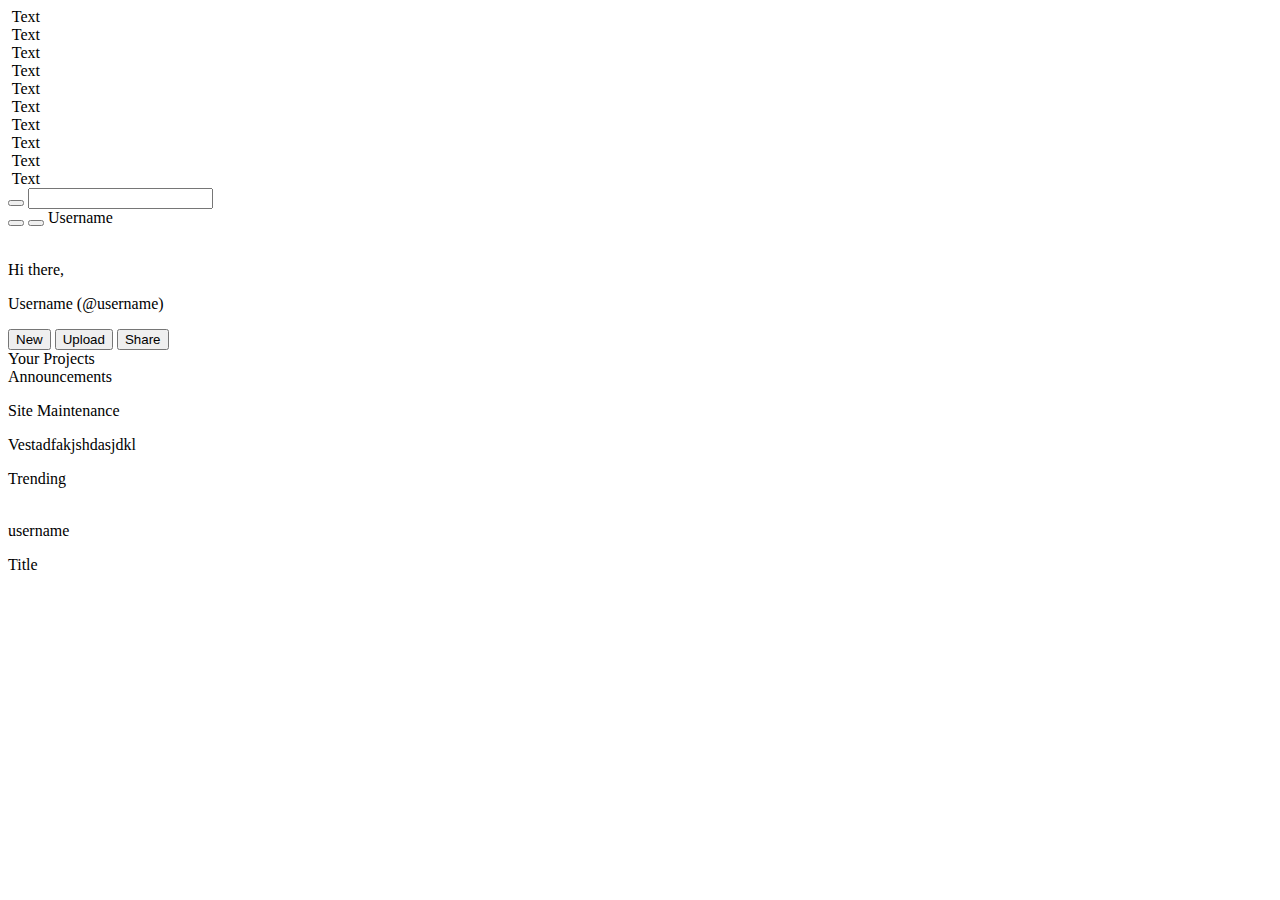
==== index.html @ 5b38f085 "Set up basic HTML structure for project. TODO: Complete CSS section and fill in missing HTML element" ====
<!DOCTYPE html>
<html lang="en">
<head>
    <meta charset="UTF-8">
    <meta http-equiv="X-UA-Compatible" content="IE=edge">
    <meta name="viewport" content="width=device-width, initial-scale=1.0">
    <title>Document</title>
    <link rel="stylesheet" href="style.css">
</head>
<body>
    <div class="grid-container">
        <div class="side-bar">
            <div class="logo option">
                <img>
                <span>Text</span>
            </div>
            <div class="link option">
                <img>
                <span>Text</span>
            </div>
            <div class="link option">
                <img>
                <span>Text</span>
            </div>
            <div class="link option">
                <img>
                <span>Text</span>
            </div>
            <div class="link option">
                <img>
                <span>Text</span>
            </div>
            <div class="link option">
                <img>
                <span>Text</span>
            </div>
            <div class="link option">
                <img>
                <span>Text</span>
            </div>
            <div class="link option">
                <img>
                <span>Text</span>
            </div>
            <div class="link option">
                <img>
                <span>Text</span>
            </div>
            <div class="link option">
                <img>
                <span>Text</span>
            </div>
        </div>

        <div class="top-bar">
            <div class="search">
                <form>
                    <button type="submit"></button>
                    <input type="text">
                </form>
            </div>
            
            <div class = "notification">
                <button></button>
                <button></button>
                Username
            </div>
            
            <div class = "greeting">
                <img>
                <p>Hi there,</p>
                <p>Username (@username)</p>
            </div>

            <div class= "menu">
                <button>New</button>
                <button>Upload</button>
                <button>Share</button>
            </div>
        </div>

        <div class="card-container">
            <div class="project-section">
                <div class="label">
                    Your Projects
                </div>
                <div class="project-container">
                    <div class="project-card">

                    </div>
                </div>
            </div>

            <div class="announcement-container">
                <div class="label">
                    Announcements
                </div>
                <div class="announement-card">
                    <div class="announcement">
                        <p>Site Maintenance</p>
                        <p>Vestadfakjshdasjdkl</p>
                    </div>
                </div>
            </div>

            <div class="trend-container">
                <div class="label">
                    Trending
                </div>
                <div class="trend-card">
                    <div class="trender">
                        <img>
                        <p>username</p>
                        <p>Title</p>
                    </div>
                </div>
            </div>
        </div>
    </div>
</body>
</html>
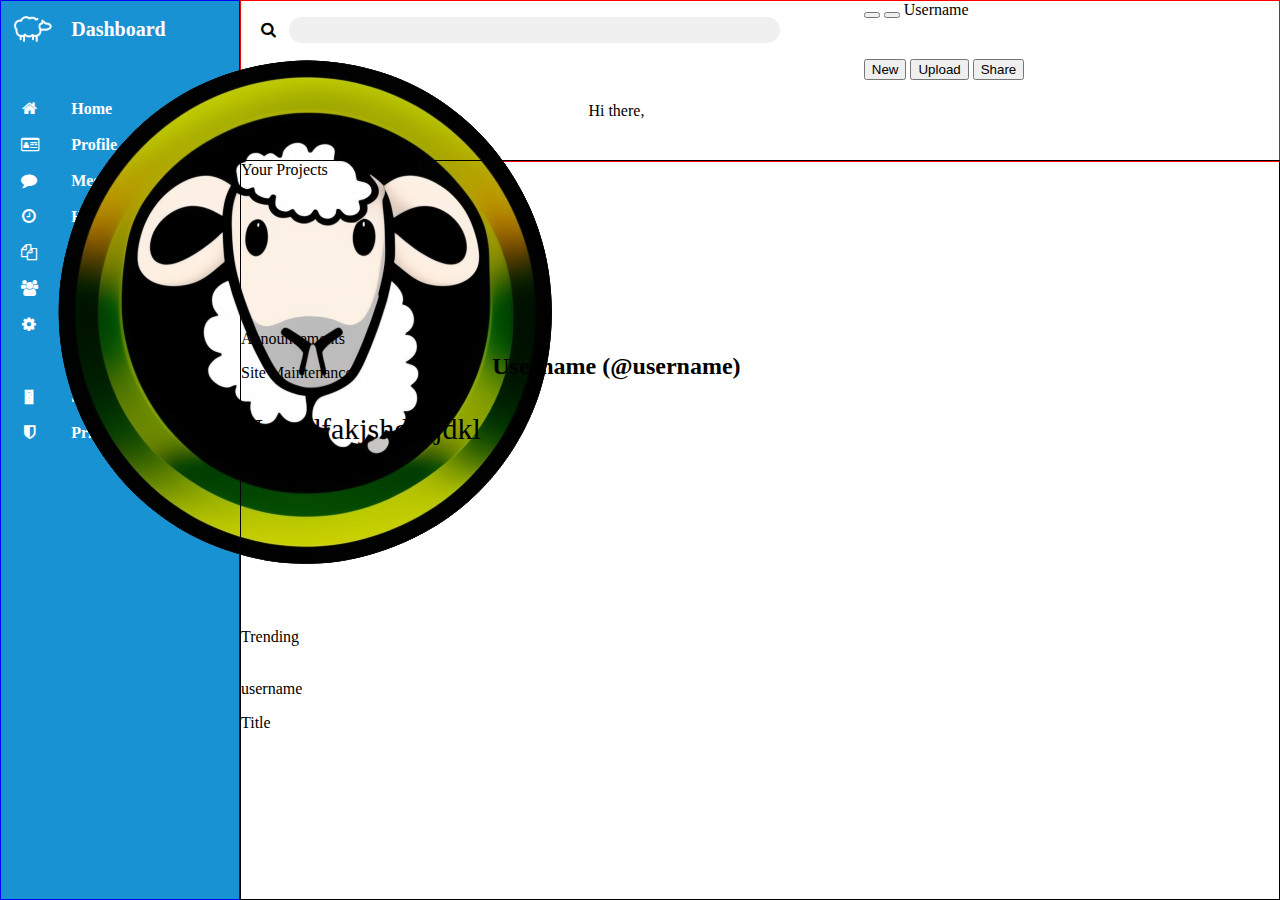
==== commit 03e073b9: "Complete side-bar section and search bar section. Start working on profile message" ====
--- a/index.html
+++ b/index.html
@@ -6,59 +6,60 @@
     <meta name="viewport" content="width=device-width, initial-scale=1.0">
     <title>Document</title>
     <link rel="stylesheet" href="style.css">
+    <link rel="stylesheet" href="./fonts/fontello-b669923d/css/fontello.css">
 </head>
 <body>
     <div class="grid-container">
-        <div class="side-bar">
+        <nav class="side-bar">
             <div class="logo option">
-                <img>
-                <span>Text</span>
+                <img class="main" src="./images/logo-white.png">
+                <span>Dashboard</span>
+            </div>
+            <span class="spacer"></span>
+            <div class="link option">
+                <span class="icon-home"></span>
+                <span>Home</span>
             </div>
             <div class="link option">
-                <img>
-                <span>Text</span>
+                <span class="icon-id-card-o"></span>
+                <span>Profile</span>
             </div>
             <div class="link option">
-                <img>
-                <span>Text</span>
+                <span class="icon-comment"></span>
+                <span>Messages</span>
             </div>
             <div class="link option">
-                <img>
-                <span>Text</span>
+                <span class="icon-clock"></span>
+                <span>History</span>
             </div>
             <div class="link option">
-                <img>
-                <span>Text</span>
+                <span class="icon-docs"></span>
+                <span>Tasks</span>
             </div>
             <div class="link option">
-                <img>
-                <span>Text</span>
+                <span class="icon-users"></span>
+                <span>Community</span>
             </div>
             <div class="link option">
-                <img>
-                <span>Text</span>
+                <span class="icon-cog"></span>
+                <span>Settings</span>
+            </div>
+            <span class="spacer"></span>
+            <div class="link option">
+                <span class="question">🯄</span>
+                <span>Support</span>
             </div>
             <div class="link option">
-                <img>
-                <span>Text</span>
+                <span class="icon-shield"></span>
+                <span>Privacy</span>
             </div>
-            <div class="link option">
-                <img>
-                <span>Text</span>
-            </div>
-            <div class="link option">
-                <img>
-                <span>Text</span>
-            </div>
-        </div>
+        </nav>
 
         <div class="top-bar">
-            <div class="search">
-                <form>
-                    <button type="submit"></button>
-                    <input type="text">
-                </form>
-            </div>
+            <form class="search-container">
+                <button type="submit"><span class="icon-search"></span></button>
+                <input type="text">
+            </form>
             
             <div class = "notification">
                 <button></button>
@@ -66,10 +67,10 @@
                 Username
             </div>
             
-            <div class = "greeting">
-                <img>
-                <p>Hi there,</p>
-                <p>Username (@username)</p>
+            <div class = "profile-container">
+                <img class="profile-picture" src ="/images/profile-images/logo-sheep.png">
+                <span class="greeting">Hi there,</span>
+                <span class="username">Username (@username)</span>
             </div>
 
             <div class= "menu">
@@ -79,14 +80,14 @@
             </div>
         </div>
 
-        <div class="card-container">
+        <div class="content-container">
             <div class="project-section">
                 <div class="label">
                     Your Projects
                 </div>
                 <div class="project-container">
                     <div class="project-card">
-
+                    
                     </div>
                 </div>
             </div>
@@ -95,10 +96,10 @@
                 <div class="label">
                     Announcements
                 </div>
-                <div class="announement-card">
+                <div class="announcement-card">
                     <div class="announcement">
                         <p>Site Maintenance</p>
-                        <p>Vestadfakjshdasjdkl</p>
+                        <p style="font-size:30px;">Vestadfakjshdasjdkl</p>
                     </div>
                 </div>
             </div>
--- a/style.css
+++ b/style.css
@@ -0,0 +1,157 @@
+body{
+    margin:0;
+    padding:0;
+}
+
+.grid-container{
+    height: 100vh;
+    width: 100vw;
+    display:grid;
+    grid-template: 
+            "side-bar top-bar" clamp(2.5rem,20%, 10rem)
+            "side-bar content-container" minmax(10rem, 100%)
+            / clamp(15rem, 10%,30rem) minmax(20rem, 100%);
+}
+
+/*
+-------------------------------
+Options related to the side bar
+-------------------------------
+*/
+
+.side-bar{
+    grid-area: side-bar;
+    display:grid;
+    grid-template-columns: 1fr;
+    grid-template-rows: 3rem;
+    grid-auto-flow:row;
+    grid-auto-rows: 2rem;
+    overflow:hidden;
+
+    gap: 0.25rem;
+    padding: 0.25rem;
+
+    border: 1px solid blue;
+    background-color: rgb(25,146,212);
+    color: white;
+}
+
+.option{
+    width: 100%;
+    display: grid;
+    grid-template-columns: 3rem 1fr;
+    align-items: center;
+    align-content: center;
+    justify-items: center;
+    font-weight:bold;
+}
+
+img.main{
+    width: 80%;
+    transform: translateX(10%);
+}
+
+/* Styling the links in the sidebar*/
+.option > span+span,
+.option > img+span{
+    padding: 10%;
+    justify-self: start;
+}
+
+.link.option{
+    font-size: 1rem;
+}
+
+.logo.option{
+    font-size: 1.25rem;
+}
+
+
+/*
+-------------------------------
+Options related to the Top bar
+-------------------------------
+*/
+
+.top-bar{
+    grid-area:top-bar;
+    height:100%;
+    display:grid;
+    grid-template:  "search notifications" 1fr
+                    "profile-container menu" 1fr/
+                    6fr 4fr;
+    border: 1px solid red;
+}
+
+.search-container{
+    display: grid;
+    grid-template: 1fr/ 2rem 1fr;
+    align-items: center;
+}
+
+.search-container > *{
+    height: 1.5rem;
+    margin: 1rem;
+}
+
+.search-container > input[type="text"]{
+    border-radius: 50rem;
+    border: none;
+    background-color: rgb(240,240,240);
+    width: 80%;
+    padding-left: 1rem;
+}
+
+/*Remove styling from the search button*/
+.search-container > button {
+    background: none;
+    border: none;
+    font-size: 1rem;
+    padding: 0;
+}
+
+.profile-container{
+    grid-area:profile-container;
+    display: grid;
+    height:100%;
+    grid-template: "profile greeting" 20%
+                        "profile username" 80% / 8rem 1fr;
+    align-items: center;
+    justify-items: center;
+}
+
+
+.profile-container > .profile-picture{
+    grid-area: profile;
+    height: 100%;
+    object-fit:scale-down;
+}
+
+.profile-container > .greeting{
+    grid-area: greeting;
+    height: 1rem;
+    font-size: 1rem;
+}
+
+.profile-container > .username {
+    grid-area: username;
+    font-size: 1.5rem;
+    font-weight: bold;
+}
+
+
+
+
+
+
+
+
+
+
+
+.content-container{
+    display: grid;
+    grid-area:content-container;
+    overflow:scroll;
+    border: 1px solid black;
+}--- a/fonts/fontello-b669923d/css/fontello.css
+++ b/fonts/fontello-b669923d/css/fontello.css
@@ -0,0 +1,70 @@
+@font-face {
+  font-family: 'fontello';
+  src: url('../font/fontello.eot?73590322');
+  src: url('../font/fontello.eot?73590322#iefix') format('embedded-opentype'),
+       url('../font/fontello.woff2?73590322') format('woff2'),
+       url('../font/fontello.woff?73590322') format('woff'),
+       url('../font/fontello.ttf?73590322') format('truetype'),
+       url('../font/fontello.svg?73590322#fontello') format('svg');
+  font-weight: normal;
+  font-style: normal;
+}
+/* Chrome hack: SVG is rendered more smooth in Windozze. 100% magic, uncomment if you need it. */
+/* Note, that will break hinting! In other OS-es font will be not as sharp as it could be */
+/*
+@media screen and (-webkit-min-device-pixel-ratio:0) {
+  @font-face {
+    font-family: 'fontello';
+    src: url('../font/fontello.svg?73590322#fontello') format('svg');
+  }
+}
+*/
+[class^="icon-"]:before, [class*=" icon-"]:before {
+  font-family: "fontello";
+  font-style: normal;
+  font-weight: normal;
+  speak: never;
+
+  display: inline-block;
+  text-decoration: inherit;
+  width: 1em;
+  margin-right: .2em;
+  text-align: center;
+  /* opacity: .8; */
+
+  /* For safety - reset parent styles, that can break glyph codes*/
+  font-variant: normal;
+  text-transform: none;
+
+  /* fix buttons height, for twitter bootstrap */
+  line-height: 1em;
+
+  /* Animation center compensation - margins should be symmetric */
+  /* remove if not needed */
+  margin-left: .2em;
+
+  /* you can be more comfortable with increased icons size */
+  /* font-size: 120%; */
+
+  /* Font smoothing. That was taken from TWBS */
+  -webkit-font-smoothing: antialiased;
+  -moz-osx-font-smoothing: grayscale;
+
+  /* Uncomment for 3D effect */
+  /* text-shadow: 1px 1px 1px rgba(127, 127, 127, 0.3); */
+}
+
+.icon-home:before { content: '\e800'; } /* '' */
+.icon-bell:before { content: '\e801'; } /* '' */
+.icon-heart:before { content: '\e802'; } /* '' */
+.icon-comment:before { content: '\e803'; } /* '' */
+.icon-search:before { content: '\e804'; } /* '' */
+.icon-clock:before { content: '\e805'; } /* '' */
+.icon-cog:before { content: '\e806'; } /* '' */
+.icon-users:before { content: '\e807'; } /* '' */
+.icon-eye:before { content: '\e808'; } /* '' */
+.icon-export:before { content: '\e809'; } /* '' */
+.icon-bookmark-empty:before { content: '\f097'; } /* '' */
+.icon-docs:before { content: '\f0c5'; } /* '' */
+.icon-shield:before { content: '\f132'; } /* '' */
+.icon-id-card-o:before { content: '\f2c3'; } /* '' */
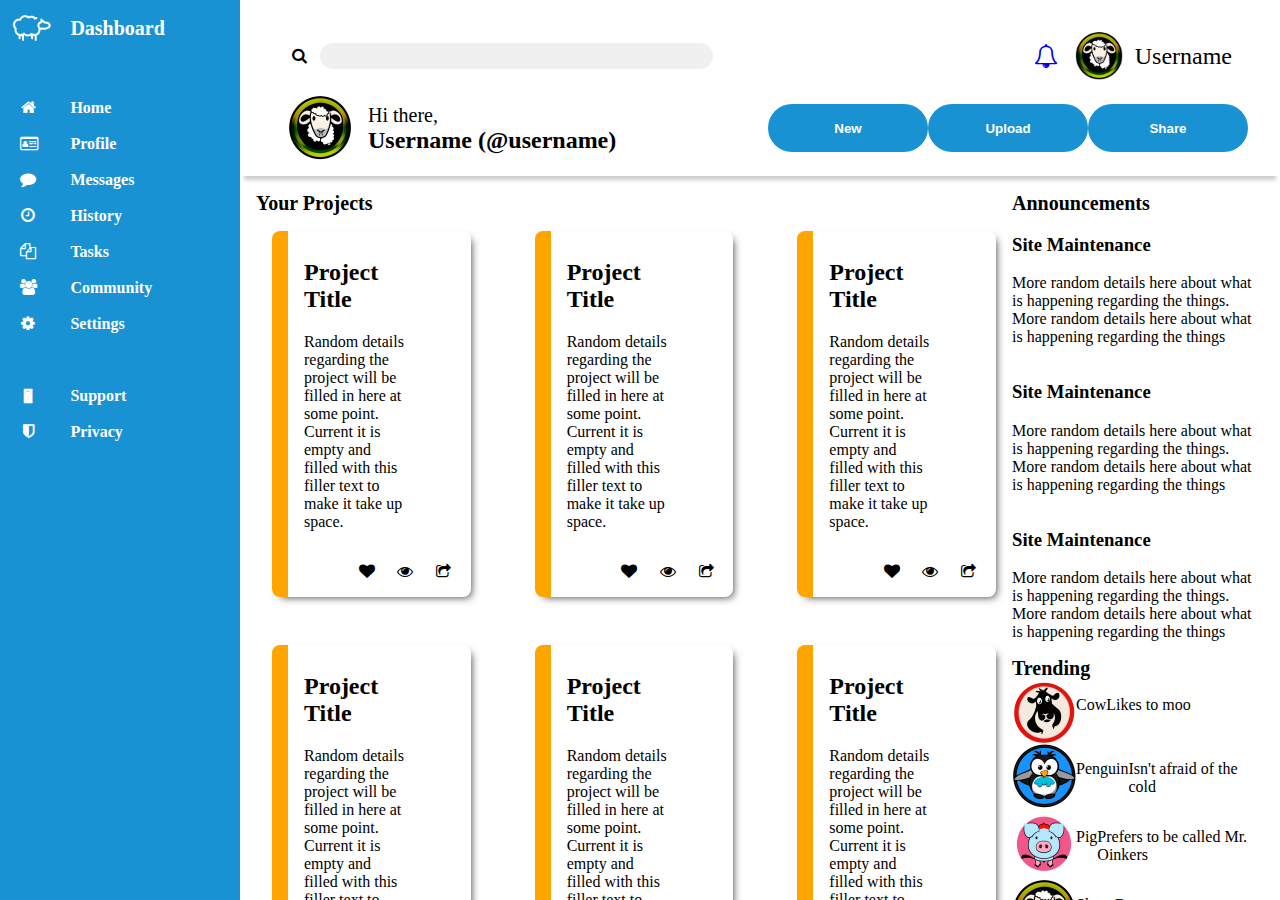
==== commit 95819bbc: "Complete profile message. Complete menu buttons Complete project list 50% complete announcement sect" ====
--- a/index.html
+++ b/index.html
@@ -61,16 +61,18 @@
                 <input type="text">
             </form>
             
-            <div class = "notification">
-                <button></button>
-                <button></button>
+            <div class = "notification-container">
+                <a href="google.ca"><span class="icon-bell"></span></a>
+                <img class="profile-picture" src ="./images/profile-images/logo-sheep.png">
                 Username
             </div>
             
             <div class = "profile-container">
-                <img class="profile-picture" src ="/images/profile-images/logo-sheep.png">
-                <span class="greeting">Hi there,</span>
-                <span class="username">Username (@username)</span>
+                <img class="profile-picture" src ="./images/profile-images/logo-sheep.png">
+                <div class="greeting">
+                    Hi there, 
+                    <div class="username">Username (@username)</div>
+                </div>
             </div>
 
             <div class= "menu">
@@ -81,15 +83,104 @@
         </div>
 
         <div class="content-container">
-            <div class="project-section">
+
+            <div class="project-container">
                 <div class="label">
                     Your Projects
                 </div>
-                <div class="project-container">
-                    <div class="project-card">
-                    
-                    </div>
-                </div>
+                <ul class="project-list">
+                    <div class="project-card">
+                        <div class="text">
+                            <h2>Project Title</h2>
+                            <p>Random details regarding the project will be filled in here at some point.
+                                Current it is empty and filled with this filler text to make it take up space.
+                            </p>
+                        </div>
+                        <div class="options">
+                            <span class="icon-heart"></span>
+                            <span class="icon-eye"></span>
+                            <span class="icon-export"></span>
+                        </div>
+                    </div>
+                    <div class="project-card">
+                        <div class="text">
+                            <h2>Project Title</h2>
+                            <p>Random details regarding the project will be filled in here at some point.
+                                Current it is empty and filled with this filler text to make it take up space.
+                            </p>
+                        </div>
+                        <div class="options">
+                            <span class="icon-heart"></span>
+                            <span class="icon-eye"></span>
+                            <span class="icon-export"></span>
+                        </div>
+                    </div>
+                    <div class="project-card">
+                        <div class="text">
+                            <h2>Project Title</h2>
+                            <p>Random details regarding the project will be filled in here at some point.
+                                Current it is empty and filled with this filler text to make it take up space.
+                            </p>
+                        </div>
+                        <div class="options">
+                            <span class="icon-heart"></span>
+                            <span class="icon-eye"></span>
+                            <span class="icon-export"></span>
+                        </div>
+                    </div>
+                    <div class="project-card">
+                        <div class="text">
+                            <h2>Project Title</h2>
+                            <p>Random details regarding the project will be filled in here at some point.
+                                Current it is empty and filled with this filler text to make it take up space.
+                            </p>
+                        </div>
+                        <div class="options">
+                            <span class="icon-heart"></span>
+                            <span class="icon-eye"></span>
+                            <span class="icon-export"></span>
+                        </div>
+                    </div>
+                    <div class="project-card">
+                        <div class="text">
+                            <h2>Project Title</h2>
+                            <p>Random details regarding the project will be filled in here at some point.
+                                Current it is empty and filled with this filler text to make it take up space.
+                            </p>
+                        </div>
+                        <div class="options">
+                            <span class="icon-heart"></span>
+                            <span class="icon-eye"></span>
+                            <span class="icon-export"></span>
+                        </div>
+                    </div>
+                    <div class="project-card">
+                        <div class="text">
+                            <h2>Project Title</h2>
+                            <p>Random details regarding the project will be filled in here at some point.
+                                Current it is empty and filled with this filler text to make it take up space.
+                            </p>
+                        </div>
+                        <div class="options">
+                            <span class="icon-heart"></span>
+                            <span class="icon-eye"></span>
+                            <span class="icon-export"></span>
+                        </div>
+                    </div>
+                    <div class="project-card">
+                        <div class="text">
+                            <h2>Project Title</h2>
+                            <p>Random details regarding the project will be filled in here at some point.
+                                Current it is empty and filled with this filler text to make it take up space.
+                            </p>
+                        </div>
+                        <div class="options">
+                            <span class="icon-heart"></span>
+                            <span class="icon-eye"></span>
+                            <span class="icon-export"></span>
+                        </div>
+                    </div>
+                </ul>
             </div>
 
             <div class="announcement-container">
@@ -98,8 +189,16 @@
                 </div>
                 <div class="announcement-card">
                     <div class="announcement">
-                        <p>Site Maintenance</p>
-                        <p style="font-size:30px;">Vestadfakjshdasjdkl</p>
+                        <h3>Site Maintenance</h3>
+                        <p>More random details here about what is happening regarding the things. More random details here about what is happening regarding the things</p>
+                    </div>
+                    <div class="announcement">
+                        <h3>Site Maintenance</h3>
+                        <p>More random details here about what is happening regarding the things. More random details here about what is happening regarding the things</p>
+                    </div>
+                    <div class="announcement">
+                        <h3>Site Maintenance</h3>
+                        <p>More random details here about what is happening regarding the things. More random details here about what is happening regarding the things</p>
                     </div>
                 </div>
             </div>
@@ -110,9 +209,24 @@
                 </div>
                 <div class="trend-card">
                     <div class="trender">
-                        <img>
-                        <p>username</p>
-                        <p>Title</p>
+                        <img src="./images/profile-images/logo-cow.png">
+                        <p>Cow</p>
+                        <p>Likes to moo</p>
+                    </div>
+                    <div class="trender">
+                        <img src="./images/profile-images/logo-penguin.png">
+                        <p>Penguin</p>
+                        <p>Isn't afraid of the cold</p>
+                    </div>
+                    <div class="trender">
+                        <img src="./images/profile-images/logo-pig.png">
+                        <p>Pig</p>
+                        <p>Prefers to be called Mr. Oinkers</p>
+                    </div>
+                    <div class="trender">
+                        <img src="./images/profile-images/logo-sheep.png">
+                        <p>Sheep</p>
+                        <p>Baaaaaaaa</p>
                     </div>
                 </div>
             </div>
--- a/style.css
+++ b/style.css
@@ -8,9 +8,10 @@
     width: 100vw;
     display:grid;
     grid-template: 
-            "side-bar top-bar" clamp(2.5rem,20%, 10rem)
+            "side-bar top-bar" auto
             "side-bar content-container" minmax(10rem, 100%)
             / clamp(15rem, 10%,30rem) minmax(20rem, 100%);
+    overflow: hidden;
 }
 
 /*
@@ -26,12 +27,11 @@
     grid-template-rows: 3rem;
     grid-auto-flow:row;
     grid-auto-rows: 2rem;
-    overflow:hidden;
+    overflow:scroll;
 
     gap: 0.25rem;
     padding: 0.25rem;
 
-    border: 1px solid blue;
     background-color: rgb(25,146,212);
     color: white;
 }
@@ -73,20 +73,25 @@
 -------------------------------
 */
 
+/* Search  related */
 .top-bar{
     grid-area:top-bar;
+    box-sizing: border-box;
     height:100%;
     display:grid;
-    grid-template:  "search notifications" 1fr
+    grid-template:  "search notifications" auto
                     "profile-container menu" 1fr/
                     6fr 4fr;
-    border: 1px solid red;
+    overflow: hidden;
+    padding: 1rem 2rem;
+    box-shadow: 0 0.5rem 0.25rem -0.25rem rgba(0,0,0,0.2);
 }
 
 .search-container{
     display: grid;
     grid-template: 1fr/ 2rem 1fr;
     align-items: center;
+    padding: 1rem;
 }
 
 .search-container > *{
@@ -98,60 +103,177 @@
     border-radius: 50rem;
     border: none;
     background-color: rgb(240,240,240);
-    width: 80%;
-    padding-left: 1rem;
+    width: 90%;
+    margin: 0;
 }
 
 /*Remove styling from the search button*/
 .search-container > button {
     background: none;
-    border: none;
+    border:none;
+    width: 2rem;
     font-size: 1rem;
     padding: 0;
-}
+    margin: 0;
+    text-align: start;
+}
+
+/* Profile related */
 
 .profile-container{
     grid-area:profile-container;
     display: grid;
     height:100%;
-    grid-template: "profile greeting" 20%
-                        "profile username" 80% / 8rem 1fr;
-    align-items: center;
-    justify-items: center;
-}
-
+    grid-template: "profile greeting" auto / auto 1fr;
+    align-items: center;
+    justify-items: start;
+    overflow: hidden;
+    padding-left: 1rem;
+}
 
 .profile-container > .profile-picture{
     grid-area: profile;
-    height: 100%;
-    object-fit:scale-down;
+    box-sizing: border-box;
+    height: 4rem;
 }
 
 .profile-container > .greeting{
     grid-area: greeting;
+    transform:translateY(-100%); /* not sure why this is needed*/
     height: 1rem;
-    font-size: 1rem;
-}
-
-.profile-container > .username {
+    font-size: 1.25rem;
+    padding-left: 1rem;
+}
+
+.username {
     grid-area: username;
     font-size: 1.5rem;
     font-weight: bold;
 }
 
 
-
-
-
-
-
-
-
-
+/* Username related */
+
+.notification-container{
+    box-sizing: border-box;
+    align-items: end;
+    text-align: end;
+    padding: 1rem;
+    display: flex;
+    align-items: center;
+    justify-content: end;
+    gap: 0.75rem;
+    font-size: 1.5rem;
+}
+
+.notification-container > .profile-picture{
+    box-sizing: border-box;
+    height: 3rem;
+}
+
+/* Menu related related */
+
+.menu{
+    display: flex;
+    justify-content: space-evenly;
+    align-items: center;
+}
+
+.menu > button{
+    height: 3rem;
+    width: 10rem;
+    border-radius: 3rem;
+    border: none;
+    background-color: rgb(25,146,212);
+    color: white;
+    font-weight: bold;
+}
+
+
+
+/* Project Contents */
+
+ul.project-list{
+    padding:0;
+    margin: 0;
+    list-style: none;
+}
 
 .content-container{
     display: grid;
     grid-area:content-container;
     overflow:scroll;
-    border: 1px solid black;
+    grid-template:  "projects announce" 1fr 
+                    "projects trends" 1fr / 3fr 1fr;
+    padding: 1rem;
+    overflow: scroll;
+}
+
+.project-container{
+    grid-area: projects;
+    display: flex;
+    flex-direction: column;
+}
+
+.project-list{
+    display: grid;
+    grid-template-columns: 1fr 1fr 1fr;
+    gap: 1rem 2rem;
+    overflow: scroll;
+}
+
+.project-card{
+    margin: 1rem;
+    border-left: 1rem solid orange;
+    border-radius: 0.5rem;
+    box-shadow: 0.25rem 0.25rem 0.5rem  -0.25rem rgba(0,0,0,0.8);
+}
+
+.project-card > .text{
+    padding: 0.5rem 4rem 1rem 1rem;
+}
+
+.project-card > .options{
+    display: flex;
+    justify-content: end;
+    gap: 1rem;
+    padding-right: 1rem;
+    padding-bottom: 1rem;
+}
+
+.label{
+    font-size: 1.25rem;
+    font-weight: bold;
+}
+
+.announcement-container{
+    grid-area: announce;
+    display: flex;
+    flex-direction: column;
+}
+
+.announcement-card{
+    display: grid;
+    grid-template-columns: 1fr;
+    overflow: hidden;
+}
+
+.trend-container{
+    grid-area: trends;
+    display: flex;
+    flex-direction: column;
+}
+
+.trend-card{
+    display: flex;
+    flex-direction: column;
+}
+
+.trender{
+    display: flex;
+}
+
+.trender > img {
+    height: 4rem;
+    width: 4rem;
 }